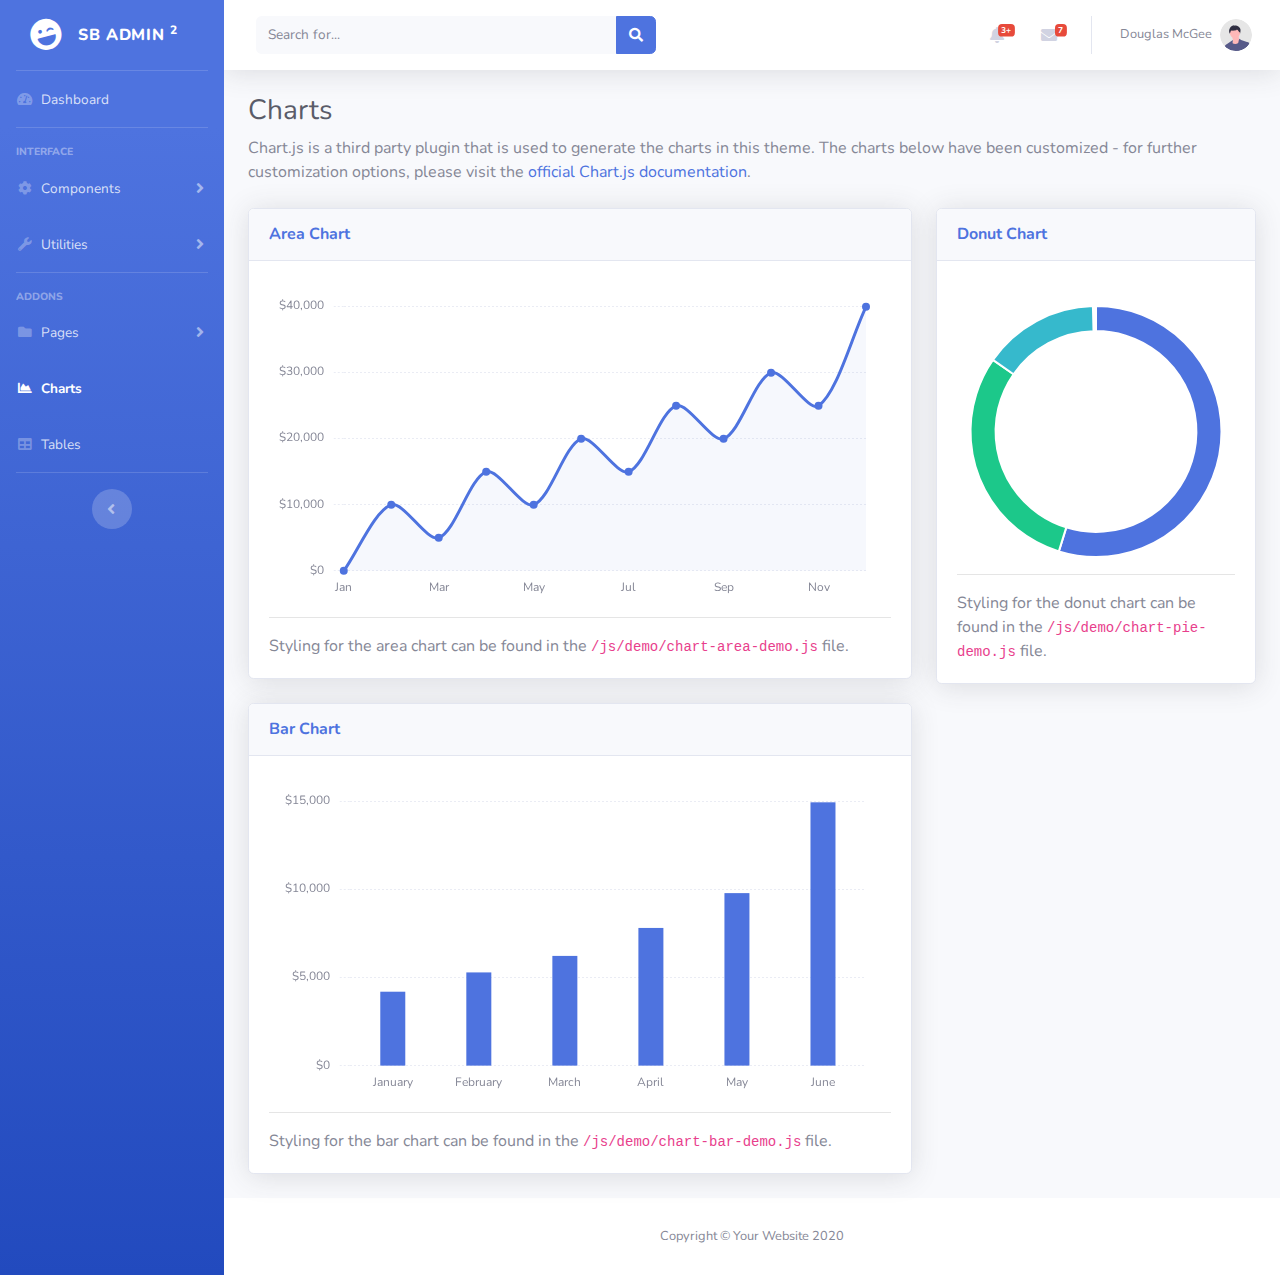
==== charts.html @ 28b9aa9a "version 1.0" ====
<!DOCTYPE html>
<html lang="en">

<head>

    <meta charset="utf-8">
    <meta http-equiv="X-UA-Compatible" content="IE=edge">
    <meta name="viewport" content="width=device-width, initial-scale=1, shrink-to-fit=no">
    <meta name="description" content="">
    <meta name="author" content="">

    <title>SB Admin 2 - Charts</title>

    <!-- Custom fonts for this template-->
    <link href="vendor/fontawesome-free/css/all.min.css" rel="stylesheet" type="text/css">
    <link
        href="https://fonts.googleapis.com/css?family=Nunito:200,200i,300,300i,400,400i,600,600i,700,700i,800,800i,900,900i"
        rel="stylesheet">

    <!-- Custom styles for this template-->
    <link href="css/sb-admin-2.min.css" rel="stylesheet">

</head>

<body id="page-top">

    <!-- Page Wrapper -->
    <div id="wrapper">

        <!-- Sidebar -->
        <ul class="navbar-nav bg-gradient-primary sidebar sidebar-dark accordion" id="accordionSidebar">

            <!-- Sidebar - Brand -->
            <a class="sidebar-brand d-flex align-items-center justify-content-center" href="index.html">
                <div class="sidebar-brand-icon rotate-n-15">
                    <i class="fas fa-laugh-wink"></i>
                </div>
                <div class="sidebar-brand-text mx-3">SB Admin <sup>2</sup></div>
            </a>

            <!-- Divider -->
            <hr class="sidebar-divider my-0">

            <!-- Nav Item - Dashboard -->
            <li class="nav-item">
                <a class="nav-link" href="index.html">
                    <i class="fas fa-fw fa-tachometer-alt"></i>
                    <span>Dashboard</span></a>
            </li>

            <!-- Divider -->
            <hr class="sidebar-divider">

            <!-- Heading -->
            <div class="sidebar-heading">
                Interface
            </div>

            <!-- Nav Item - Pages Collapse Menu -->
            <li class="nav-item">
                <a class="nav-link collapsed" href="#" data-toggle="collapse" data-target="#collapseTwo"
                    aria-expanded="true" aria-controls="collapseTwo">
                    <i class="fas fa-fw fa-cog"></i>
                    <span>Components</span>
                </a>
                <div id="collapseTwo" class="collapse" aria-labelledby="headingTwo" data-parent="#accordionSidebar">
                    <div class="bg-white py-2 collapse-inner rounded">
                        <h6 class="collapse-header">Custom Components:</h6>
                        <a class="collapse-item" href="buttons.html">Buttons</a>
                        <a class="collapse-item" href="cards.html">Cards</a>
                    </div>
                </div>
            </li>

            <!-- Nav Item - Utilities Collapse Menu -->
            <li class="nav-item">
                <a class="nav-link collapsed" href="#" data-toggle="collapse" data-target="#collapseUtilities"
                    aria-expanded="true" aria-controls="collapseUtilities">
                    <i class="fas fa-fw fa-wrench"></i>
                    <span>Utilities</span>
                </a>
                <div id="collapseUtilities" class="collapse" aria-labelledby="headingUtilities"
                    data-parent="#accordionSidebar">
                    <div class="bg-white py-2 collapse-inner rounded">
                        <h6 class="collapse-header">Custom Utilities:</h6>
                        <a class="collapse-item" href="utilities-color.html">Colors</a>
                        <a class="collapse-item" href="utilities-border.html">Borders</a>
                        <a class="collapse-item" href="utilities-animation.html">Animations</a>
                        <a class="collapse-item" href="utilities-other.html">Other</a>
                    </div>
                </div>
            </li>

            <!-- Divider -->
            <hr class="sidebar-divider">

            <!-- Heading -->
            <div class="sidebar-heading">
                Addons
            </div>

            <!-- Nav Item - Pages Collapse Menu -->
            <li class="nav-item">
                <a class="nav-link collapsed" href="#" data-toggle="collapse" data-target="#collapsePages"
                    aria-expanded="true" aria-controls="collapsePages">
                    <i class="fas fa-fw fa-folder"></i>
                    <span>Pages</span>
                </a>
                <div id="collapsePages" class="collapse" aria-labelledby="headingPages" data-parent="#accordionSidebar">
                    <div class="bg-white py-2 collapse-inner rounded">
                        <h6 class="collapse-header">Login Screens:</h6>
                        <a class="collapse-item" href="login.html">Login</a>
                        <a class="collapse-item" href="register.html">Register</a>
                        <a class="collapse-item" href="forgot-password.html">Forgot Password</a>
                        <div class="collapse-divider"></div>
                        <h6 class="collapse-header">Other Pages:</h6>
                        <a class="collapse-item" href="404.html">404 Page</a>
                        <a class="collapse-item" href="blank.html">Blank Page</a>
                    </div>
                </div>
            </li>

            <!-- Nav Item - Charts -->
            <li class="nav-item active">
                <a class="nav-link" href="charts.html">
                    <i class="fas fa-fw fa-chart-area"></i>
                    <span>Charts</span></a>
            </li>

            <!-- Nav Item - Tables -->
            <li class="nav-item">
                <a class="nav-link" href="tables.html">
                    <i class="fas fa-fw fa-table"></i>
                    <span>Tables</span></a>
            </li>

            <!-- Divider -->
            <hr class="sidebar-divider d-none d-md-block">

            <!-- Sidebar Toggler (Sidebar) -->
            <div class="text-center d-none d-md-inline">
                <button class="rounded-circle border-0" id="sidebarToggle"></button>
            </div>

        </ul>
        <!-- End of Sidebar -->

        <!-- Content Wrapper -->
        <div id="content-wrapper" class="d-flex flex-column">

            <!-- Main Content -->
            <div id="content">

                <!-- Topbar -->
                <nav class="navbar navbar-expand navbar-light bg-white topbar mb-4 static-top shadow">

                    <!-- Sidebar Toggle (Topbar) -->
                    <button id="sidebarToggleTop" class="btn btn-link d-md-none rounded-circle mr-3">
                        <i class="fa fa-bars"></i>
                    </button>

                    <!-- Topbar Search -->
                    <form
                        class="d-none d-sm-inline-block form-inline mr-auto ml-md-3 my-2 my-md-0 mw-100 navbar-search">
                        <div class="input-group">
                            <input type="text" class="form-control bg-light border-0 small" placeholder="Search for..."
                                aria-label="Search" aria-describedby="basic-addon2">
                            <div class="input-group-append">
                                <button class="btn btn-primary" type="button">
                                    <i class="fas fa-search fa-sm"></i>
                                </button>
                            </div>
                        </div>
                    </form>

                    <!-- Topbar Navbar -->
                    <ul class="navbar-nav ml-auto">

                        <!-- Nav Item - Search Dropdown (Visible Only XS) -->
                        <li class="nav-item dropdown no-arrow d-sm-none">
                            <a class="nav-link dropdown-toggle" href="#" id="searchDropdown" role="button"
                                data-toggle="dropdown" aria-haspopup="true" aria-expanded="false">
                                <i class="fas fa-search fa-fw"></i>
                            </a>
                            <!-- Dropdown - Messages -->
                            <div class="dropdown-menu dropdown-menu-right p-3 shadow animated--grow-in"
                                aria-labelledby="searchDropdown">
                                <form class="form-inline mr-auto w-100 navbar-search">
                                    <div class="input-group">
                                        <input type="text" class="form-control bg-light border-0 small"
                                            placeholder="Search for..." aria-label="Search"
                                            aria-describedby="basic-addon2">
                                        <div class="input-group-append">
                                            <button class="btn btn-primary" type="button">
                                                <i class="fas fa-search fa-sm"></i>
                                            </button>
                                        </div>
                                    </div>
                                </form>
                            </div>
                        </li>

                        <!-- Nav Item - Alerts -->
                        <li class="nav-item dropdown no-arrow mx-1">
                            <a class="nav-link dropdown-toggle" href="#" id="alertsDropdown" role="button"
                                data-toggle="dropdown" aria-haspopup="true" aria-expanded="false">
                                <i class="fas fa-bell fa-fw"></i>
                                <!-- Counter - Alerts -->
                                <span class="badge badge-danger badge-counter">3+</span>
                            </a>
                            <!-- Dropdown - Alerts -->
                            <div class="dropdown-list dropdown-menu dropdown-menu-right shadow animated--grow-in"
                                aria-labelledby="alertsDropdown">
                                <h6 class="dropdown-header">
                                    Alerts Center
                                </h6>
                                <a class="dropdown-item d-flex align-items-center" href="#">
                                    <div class="mr-3">
                                        <div class="icon-circle bg-primary">
                                            <i class="fas fa-file-alt text-white"></i>
                                        </div>
                                    </div>
                                    <div>
                                        <div class="small text-gray-500">December 12, 2019</div>
                                        <span class="font-weight-bold">A new monthly report is ready to download!</span>
                                    </div>
                                </a>
                                <a class="dropdown-item d-flex align-items-center" href="#">
                                    <div class="mr-3">
                                        <div class="icon-circle bg-success">
                                            <i class="fas fa-donate text-white"></i>
                                        </div>
                                    </div>
                                    <div>
                                        <div class="small text-gray-500">December 7, 2019</div>
                                        $290.29 has been deposited into your account!
                                    </div>
                                </a>
                                <a class="dropdown-item d-flex align-items-center" href="#">
                                    <div class="mr-3">
                                        <div class="icon-circle bg-warning">
                                            <i class="fas fa-exclamation-triangle text-white"></i>
                                        </div>
                                    </div>
                                    <div>
                                        <div class="small text-gray-500">December 2, 2019</div>
                                        Spending Alert: We've noticed unusually high spending for your account.
                                    </div>
                                </a>
                                <a class="dropdown-item text-center small text-gray-500" href="#">Show All Alerts</a>
                            </div>
                        </li>

                        <!-- Nav Item - Messages -->
                        <li class="nav-item dropdown no-arrow mx-1">
                            <a class="nav-link dropdown-toggle" href="#" id="messagesDropdown" role="button"
                                data-toggle="dropdown" aria-haspopup="true" aria-expanded="false">
                                <i class="fas fa-envelope fa-fw"></i>
                                <!-- Counter - Messages -->
                                <span class="badge badge-danger badge-counter">7</span>
                            </a>
                            <!-- Dropdown - Messages -->
                            <div class="dropdown-list dropdown-menu dropdown-menu-right shadow animated--grow-in"
                                aria-labelledby="messagesDropdown">
                                <h6 class="dropdown-header">
                                    Message Center
                                </h6>
                                <a class="dropdown-item d-flex align-items-center" href="#">
                                    <div class="dropdown-list-image mr-3">
                                        <img class="rounded-circle" src="img/undraw_profile_1.svg"
                                            alt="...">
                                        <div class="status-indicator bg-success"></div>
                                    </div>
                                    <div class="font-weight-bold">
                                        <div class="text-truncate">Hi there! I am wondering if you can help me with a
                                            problem I've been having.</div>
                                        <div class="small text-gray-500">Emily Fowler · 58m</div>
                                    </div>
                                </a>
                                <a class="dropdown-item d-flex align-items-center" href="#">
                                    <div class="dropdown-list-image mr-3">
                                        <img class="rounded-circle" src="img/undraw_profile_2.svg"
                                            alt="...">
                                        <div class="status-indicator"></div>
                                    </div>
                                    <div>
                                        <div class="text-truncate">I have the photos that you ordered last month, how
                                            would you like them sent to you?</div>
                                        <div class="small text-gray-500">Jae Chun · 1d</div>
                                    </div>
                                </a>
                                <a class="dropdown-item d-flex align-items-center" href="#">
                                    <div class="dropdown-list-image mr-3">
                                        <img class="rounded-circle" src="img/undraw_profile_3.svg"
                                            alt="...">
                                        <div class="status-indicator bg-warning"></div>
                                    </div>
                                    <div>
                                        <div class="text-truncate">Last month's report looks great, I am very happy with
                                            the progress so far, keep up the good work!</div>
                                        <div class="small text-gray-500">Morgan Alvarez · 2d</div>
                                    </div>
                                </a>
                                <a class="dropdown-item d-flex align-items-center" href="#">
                                    <div class="dropdown-list-image mr-3">
                                        <img class="rounded-circle" src="https://source.unsplash.com/Mv9hjnEUHR4/60x60"
                                            alt="...">
                                        <div class="status-indicator bg-success"></div>
                                    </div>
                                    <div>
                                        <div class="text-truncate">Am I a good boy? The reason I ask is because someone
                                            told me that people say this to all dogs, even if they aren't good...</div>
                                        <div class="small text-gray-500">Chicken the Dog · 2w</div>
                                    </div>
                                </a>
                                <a class="dropdown-item text-center small text-gray-500" href="#">Read More Messages</a>
                            </div>
                        </li>

                        <div class="topbar-divider d-none d-sm-block"></div>

                        <!-- Nav Item - User Information -->
                        <li class="nav-item dropdown no-arrow">
                            <a class="nav-link dropdown-toggle" href="#" id="userDropdown" role="button"
                                data-toggle="dropdown" aria-haspopup="true" aria-expanded="false">
                                <span class="mr-2 d-none d-lg-inline text-gray-600 small">Douglas McGee</span>
                                <img class="img-profile rounded-circle"
                                    src="img/undraw_profile.svg">
                            </a>
                            <!-- Dropdown - User Information -->
                            <div class="dropdown-menu dropdown-menu-right shadow animated--grow-in"
                                aria-labelledby="userDropdown">
                                <a class="dropdown-item" href="#">
                                    <i class="fas fa-user fa-sm fa-fw mr-2 text-gray-400"></i>
                                    Profile
                                </a>
                                <a class="dropdown-item" href="#">
                                    <i class="fas fa-cogs fa-sm fa-fw mr-2 text-gray-400"></i>
                                    Settings
                                </a>
                                <a class="dropdown-item" href="#">
                                    <i class="fas fa-list fa-sm fa-fw mr-2 text-gray-400"></i>
                                    Activity Log
                                </a>
                                <div class="dropdown-divider"></div>
                                <a class="dropdown-item" href="#" data-toggle="modal" data-target="#logoutModal">
                                    <i class="fas fa-sign-out-alt fa-sm fa-fw mr-2 text-gray-400"></i>
                                    Logout
                                </a>
                            </div>
                        </li>

                    </ul>

                </nav>
                <!-- End of Topbar -->

                <!-- Begin Page Content -->
                <div class="container-fluid">

                    <!-- Page Heading -->
                    <h1 class="h3 mb-2 text-gray-800">Charts</h1>
                    <p class="mb-4">Chart.js is a third party plugin that is used to generate the charts in this theme.
                        The charts below have been customized - for further customization options, please visit the <a
                            target="_blank" href="https://www.chartjs.org/docs/latest/">official Chart.js
                            documentation</a>.</p>

                    <!-- Content Row -->
                    <div class="row">

                        <div class="col-xl-8 col-lg-7">

                            <!-- Area Chart -->
                            <div class="card shadow mb-4">
                                <div class="card-header py-3">
                                    <h6 class="m-0 font-weight-bold text-primary">Area Chart</h6>
                                </div>
                                <div class="card-body">
                                    <div class="chart-area">
                                        <canvas id="myAreaChart"></canvas>
                                    </div>
                                    <hr>
                                    Styling for the area chart can be found in the
                                    <code>/js/demo/chart-area-demo.js</code> file.
                                </div>
                            </div>

                            <!-- Bar Chart -->
                            <div class="card shadow mb-4">
                                <div class="card-header py-3">
                                    <h6 class="m-0 font-weight-bold text-primary">Bar Chart</h6>
                                </div>
                                <div class="card-body">
                                    <div class="chart-bar">
                                        <canvas id="myBarChart"></canvas>
                                    </div>
                                    <hr>
                                    Styling for the bar chart can be found in the
                                    <code>/js/demo/chart-bar-demo.js</code> file.
                                </div>
                            </div>

                        </div>

                        <!-- Donut Chart -->
                        <div class="col-xl-4 col-lg-5">
                            <div class="card shadow mb-4">
                                <!-- Card Header - Dropdown -->
                                <div class="card-header py-3">
                                    <h6 class="m-0 font-weight-bold text-primary">Donut Chart</h6>
                                </div>
                                <!-- Card Body -->
                                <div class="card-body">
                                    <div class="chart-pie pt-4">
                                        <canvas id="myPieChart"></canvas>
                                    </div>
                                    <hr>
                                    Styling for the donut chart can be found in the
                                    <code>/js/demo/chart-pie-demo.js</code> file.
                                </div>
                            </div>
                        </div>
                    </div>

                </div>
                <!-- /.container-fluid -->

            </div>
            <!-- End of Main Content -->

            <!-- Footer -->
            <footer class="sticky-footer bg-white">
                <div class="container my-auto">
                    <div class="copyright text-center my-auto">
                        <span>Copyright &copy; Your Website 2020</span>
                    </div>
                </div>
            </footer>
            <!-- End of Footer -->

        </div>
        <!-- End of Content Wrapper -->

    </div>
    <!-- End of Page Wrapper -->

    <!-- Scroll to Top Button-->
    <a class="scroll-to-top rounded" href="#page-top">
        <i class="fas fa-angle-up"></i>
    </a>

    <!-- Logout Modal-->
    <div class="modal fade" id="logoutModal" tabindex="-1" role="dialog" aria-labelledby="exampleModalLabel"
        aria-hidden="true">
        <div class="modal-dialog" role="document">
            <div class="modal-content">
                <div class="modal-header">
                    <h5 class="modal-title" id="exampleModalLabel">Ready to Leave?</h5>
                    <button class="close" type="button" data-dismiss="modal" aria-label="Close">
                        <span aria-hidden="true">×</span>
                    </button>
                </div>
                <div class="modal-body">Select "Logout" below if you are ready to end your current session.</div>
                <div class="modal-footer">
                    <button class="btn btn-secondary" type="button" data-dismiss="modal">Cancel</button>
                    <a class="btn btn-primary" href="login.html">Logout</a>
                </div>
            </div>
        </div>
    </div>

    <!-- Bootstrap core JavaScript-->
    <script src="vendor/jquery/jquery.min.js"></script>
    <script src="vendor/bootstrap/js/bootstrap.bundle.min.js"></script>

    <!-- Core plugin JavaScript-->
    <script src="vendor/jquery-easing/jquery.easing.min.js"></script>

    <!-- Custom scripts for all pages-->
    <script src="js/sb-admin-2.min.js"></script>

    <!-- Page level plugins -->
    <script src="vendor/chart.js/Chart.min.js"></script>

    <!-- Page level custom scripts -->
    <script src="js/demo/chart-area-demo.js"></script>
    <script src="js/demo/chart-pie-demo.js"></script>
    <script src="js/demo/chart-bar-demo.js"></script>

</body>

</html>
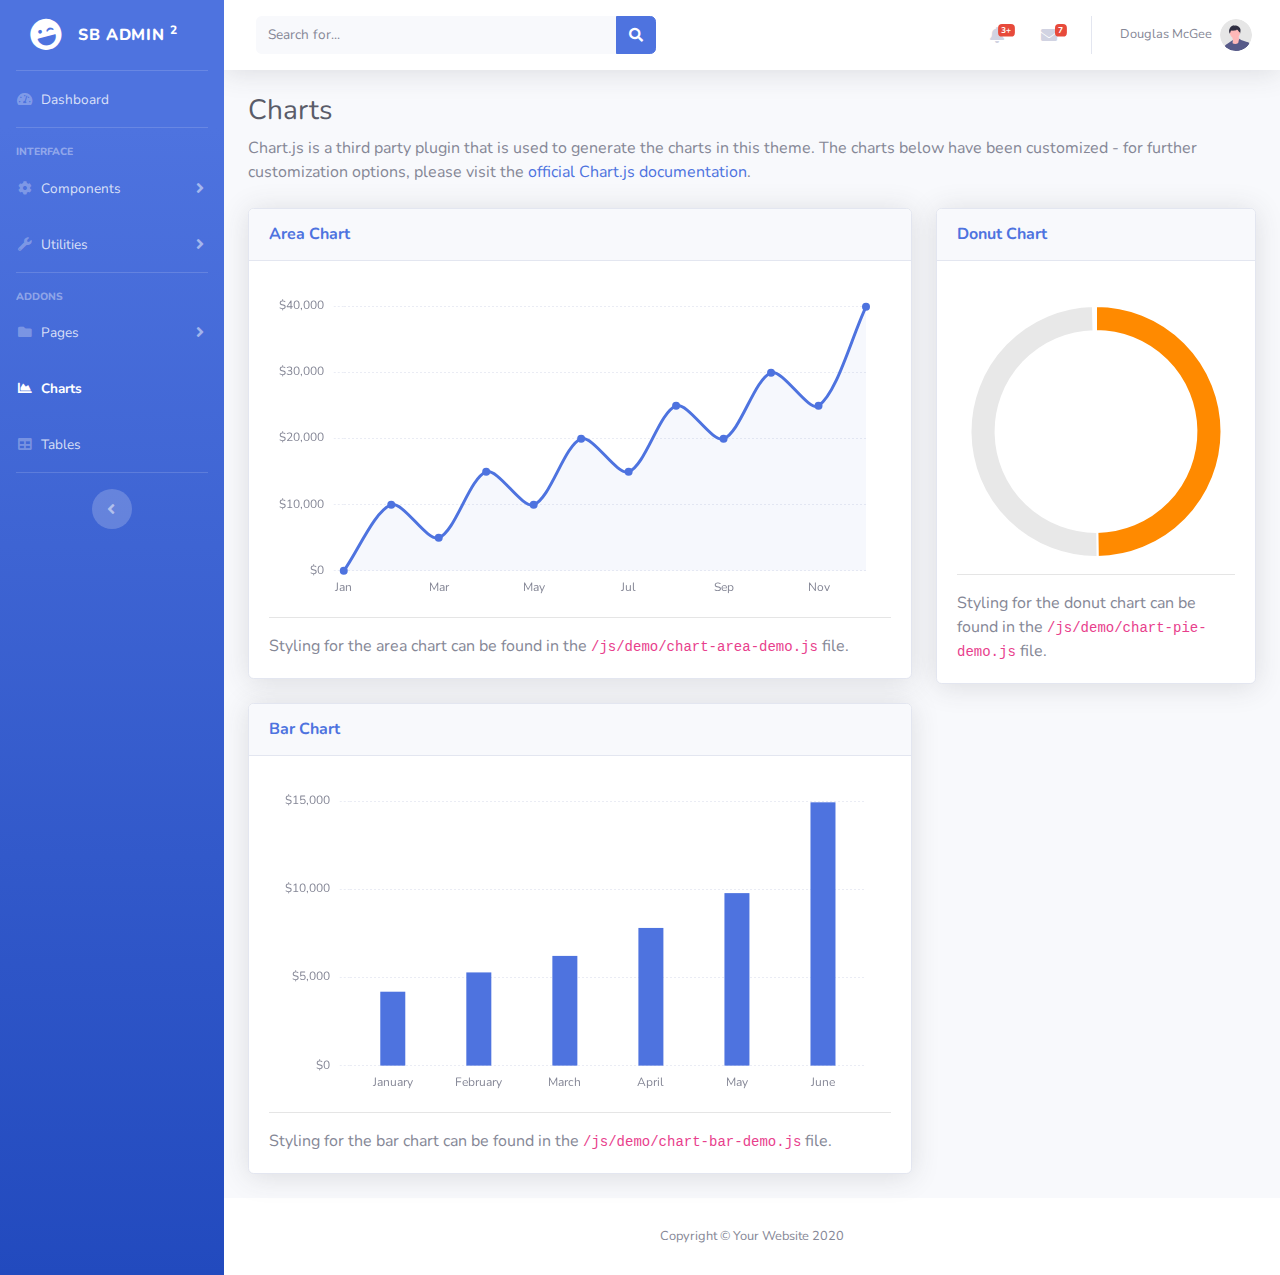
==== commit ee7b5b86: "old update" ====
--- a/charts.html
+++ b/charts.html
@@ -267,8 +267,7 @@
                                 </h6>
                                 <a class="dropdown-item d-flex align-items-center" href="#">
                                     <div class="dropdown-list-image mr-3">
-                                        <img class="rounded-circle" src="img/undraw_profile_1.svg"
-                                            alt="...">
+                                        <img class="rounded-circle" src="img/undraw_profile_1.svg" alt="...">
                                         <div class="status-indicator bg-success"></div>
                                     </div>
                                     <div class="font-weight-bold">
@@ -279,8 +278,7 @@
                                 </a>
                                 <a class="dropdown-item d-flex align-items-center" href="#">
                                     <div class="dropdown-list-image mr-3">
-                                        <img class="rounded-circle" src="img/undraw_profile_2.svg"
-                                            alt="...">
+                                        <img class="rounded-circle" src="img/undraw_profile_2.svg" alt="...">
                                         <div class="status-indicator"></div>
                                     </div>
                                     <div>
@@ -291,8 +289,7 @@
                                 </a>
                                 <a class="dropdown-item d-flex align-items-center" href="#">
                                     <div class="dropdown-list-image mr-3">
-                                        <img class="rounded-circle" src="img/undraw_profile_3.svg"
-                                            alt="...">
+                                        <img class="rounded-circle" src="img/undraw_profile_3.svg" alt="...">
                                         <div class="status-indicator bg-warning"></div>
                                     </div>
                                     <div>
@@ -324,8 +321,7 @@
                             <a class="nav-link dropdown-toggle" href="#" id="userDropdown" role="button"
                                 data-toggle="dropdown" aria-haspopup="true" aria-expanded="false">
                                 <span class="mr-2 d-none d-lg-inline text-gray-600 small">Douglas McGee</span>
-                                <img class="img-profile rounded-circle"
-                                    src="img/undraw_profile.svg">
+                                <img class="img-profile rounded-circle" src="img/undraw_profile.svg">
                             </a>
                             <!-- Dropdown - User Information -->
                             <div class="dropdown-menu dropdown-menu-right shadow animated--grow-in"
